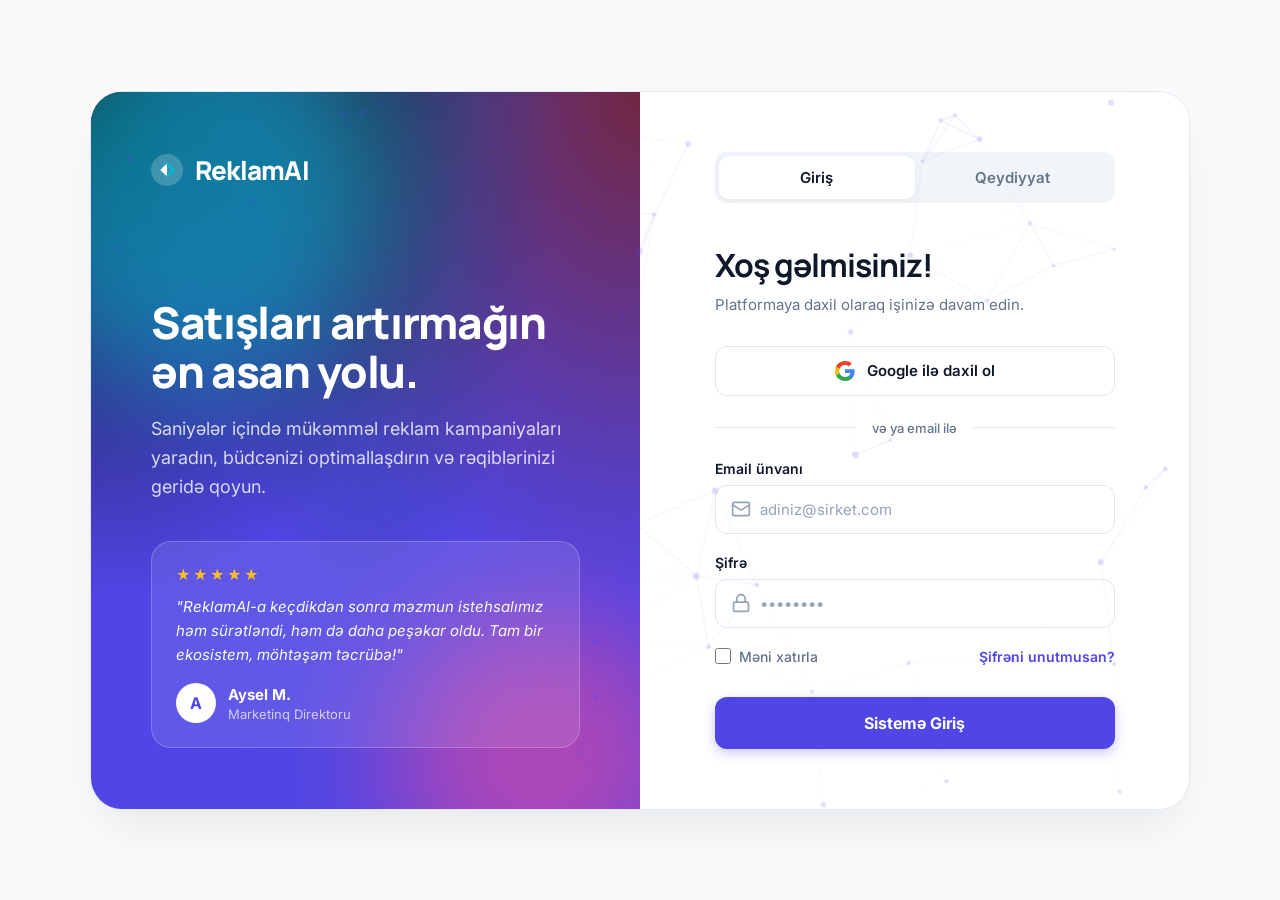
==== auth.html @ 14b478c3 "v1.0" ====
<!DOCTYPE html>
<html lang="az">
<head>
  <meta charset="UTF-8">
  <meta name="viewport" content="width=device-width, initial-scale=1.0">
  <title>ReklamAI - Giriş və Qeydiyyat</title>
  <link rel="stylesheet" href="css/auth.css">
</head>
<body>

  <!-- Flying Wizard Overlay -->
  <div id="flying-wizard-container" style="position:fixed; top:0; left:0; width:100vw; height:100vh; pointer-events:none; z-index:9999;">
    <img src="assets/wizard_broom.png" id="flying-wizard-img" alt="Flying Wizard" style="position:absolute; top: 30%; left: -300px; width: 350px; filter: drop-shadow(0 20px 40px rgba(79, 70, 229, 0.8));">
  </div>

  <div class="auth-wrapper" style="position:relative;">
    <!-- Circuit Canvas over everything inside the box -->
    <canvas id="circuit-canvas" style="position: absolute; top: 0; left: 0; width: 100%; height: 100%; z-index: 5; pointer-events: none; opacity: 0.3;"></canvas>
    <!-- Left Side: Gorgeous Premium Visuals -->
    <div class="auth-visual">
      <!-- Animated Blobs for Mesh Gradient Effect -->
      <div class="shape shape-1"></div>
      <div class="shape shape-2"></div>
      
      <div class="visual-content">
        <a href="index.html" class="nav-brand">
          <svg width="32" height="32" viewBox="0 0 48 48" fill="none">
            <circle cx="24" cy="24" r="24" fill="#ffffff" opacity="0.2"/>
            <path d="M14 24 L24 14 V34 Z" fill="#ffffff" />
            <path d="M24 14 L34 24 L24 34" stroke="#06b6d4" stroke-width="4" stroke-linejoin="round"/>
          </svg>
          <span class="brand-name">ReklamAI</span>
        </a>
        
        <div class="visual-text-wrapper">
          <h1 class="visual-title">Satışları artırmağın ən asan yolu.</h1>
          <p class="visual-desc">Saniyələr içində mükəmməl reklam kampaniyaları yaradın, büdcənizi optimallaşdırın və rəqiblərinizi geridə qoyun.</p>
        </div>
        
        <div class="glass-card">
          <div class="glass-stars">★★★★★</div>
          <p class="glass-quote">"ReklamAI-a keçdikdən sonra məzmun istehsalımız həm sürətləndi, həm də daha peşəkar oldu. Tam bir ekosistem, möhtəşəm təcrübə!"</p>
          <div class="glass-author">
            <div class="author-avatar">A</div>
            <div class="author-info">
              <h4>Aysel M.</h4>
              <p>Marketinq Direktoru</p>
            </div>
          </div>
        </div>
      </div>
    </div>

    <!-- Right Side: Perfectly Styled Forms -->
    <div class="auth-form-container">
      <div class="form-wrapper">
        
        <!-- Premium Segmented Control -->
        <div class="auth-toggle" id="toggle-group">
          <div class="toggle-slider"></div>
          <button class="toggle-btn active" data-target="login">Giriş</button>
          <button class="toggle-btn" data-target="register">Qeydiyyat</button>
        </div>

        <!-- Login Form -->
        <div class="form-box active" id="login-form">
          <h2>Xoş gəlmisiniz!</h2>
          <p>Platformaya daxil olaraq işinizə davam edin.</p>
          
          <button class="social-login">
            <svg width="20" height="20" viewBox="0 0 24 24"><path fill="#EA4335" d="M12.0003 4.75001C13.7291 4.75001 15.281 5.36214 16.5163 6.47164L20.0811 2.9068C17.9622 0.941624 15.1508 0 12.0003 0C7.29176 0 3.21855 2.71261 1.13965 6.64065L5.27509 9.84594C6.2625 6.84073 9.09459 4.75001 12.0003 4.75001Z"/><path fill="#4285F4" d="M23.5186 12.2727C23.5186 11.4273 23.4423 10.6091 23.3005 9.81818H12V14.4545H18.455C18.1768 15.9545 17.3423 17.2418 16.0882 18.0818V21.1636H19.9677C22.2368 19.0727 23.5186 15.9545 23.5186 12.2727Z"/><path fill="#34A853" d="M12.0003 24.0001C15.2405 24.0001 17.9623 22.9255 19.9677 21.1637L16.0882 18.0819C15.0031 18.8073 13.6186 19.2501 12.0003 19.2501C9.09459 19.2501 6.2625 17.1593 5.27509 14.1541L1.13965 17.3594C3.21855 21.2874 7.29176 24.0001 12.0003 24.0001Z"/><path fill="#FBBC05" d="M5.2751 14.1541C5.02419 13.4073 4.88239 12.6182 4.88239 11.8182C4.88239 11.0182 5.02419 10.2291 5.2751 9.48227L1.13966 6.27698C0.419662 7.71152 0 9.32409 0 11.8182C0 14.3123 0.419662 15.9249 1.13966 17.3594L5.2751 14.1541Z"/></svg>
            Google ilə daxil ol
          </button>
          
          <div class="divider">
            <span>və ya email ilə</span>
          </div>

          <form action="index.html">
            <div class="input-group">
              <label>Email ünvanı</label>
              <div class="input-wrapper">
                <svg viewBox="0 0 24 24" fill="none" stroke="currentColor" stroke-width="2" stroke-linecap="round" stroke-linejoin="round"><rect width="20" height="16" x="2" y="4" rx="2"/><path d="m22 7-8.97 5.7a1.94 1.94 0 0 1-2.06 0L2 7"/></svg>
                <input type="email" placeholder="adiniz@sirket.com" required>
              </div>
            </div>
            
            <div class="input-group">
              <label>Şifrə</label>
              <div class="input-wrapper">
                <svg viewBox="0 0 24 24" fill="none" stroke="currentColor" stroke-width="2" stroke-linecap="round" stroke-linejoin="round"><rect width="18" height="11" x="3" y="11" rx="2" ry="2"/><path d="M7 11V7a5 5 0 0 1 10 0v4"/></svg>
                <input type="password" placeholder="••••••••" required>
              </div>
            </div>

            <div class="form-options">
              <label>
                <input type="checkbox" style="width:16px; height:16px; accent-color:var(--primary);"> Məni xatırla
              </label>
              <a href="#">Şifrəni unutmusan?</a>
            </div>
            <button type="submit" class="btn-submit">Sistemə Giriş</button>
          </form>
        </div>

        <!-- Register Form -->
        <div class="form-box" id="register-form">
          <h2>Hesab Yarat</h2>
          <p>Süni intellektin gücünü yoxlamağa başlayın.</p>
          
          <button class="social-login">
            <svg width="20" height="20" viewBox="0 0 24 24"><path fill="#EA4335" d="M12.0003 4.75001C13.7291 4.75001 15.281 5.36214 16.5163 6.47164L20.0811 2.9068C17.9622 0.941624 15.1508 0 12.0003 0C7.29176 0 3.21855 2.71261 1.13965 6.64065L5.27509 9.84594C6.2625 6.84073 9.09459 4.75001 12.0003 4.75001Z"/><path fill="#4285F4" d="M23.5186 12.2727C23.5186 11.4273 23.4423 10.6091 23.3005 9.81818H12V14.4545H18.455C18.1768 15.9545 17.3423 17.2418 16.0882 18.0818V21.1636H19.9677C22.2368 19.0727 23.5186 15.9545 23.5186 12.2727Z"/><path fill="#34A853" d="M12.0003 24.0001C15.2405 24.0001 17.9623 22.9255 19.9677 21.1637L16.0882 18.0819C15.0031 18.8073 13.6186 19.2501 12.0003 19.2501C9.09459 19.2501 6.2625 17.1593 5.27509 14.1541L1.13965 17.3594C3.21855 21.2874 7.29176 24.0001 12.0003 24.0001Z"/><path fill="#FBBC05" d="M5.2751 14.1541C5.02419 13.4073 4.88239 12.6182 4.88239 11.8182C4.88239 11.0182 5.02419 10.2291 5.2751 9.48227L1.13966 6.27698C0.419662 7.71152 0 9.32409 0 11.8182C0 14.3123 0.419662 15.9249 1.13966 17.3594L5.2751 14.1541Z"/></svg>
            Google ilə davam et
          </button>
          
          <div class="divider">
            <span>və ya email ilə</span>
          </div>

          <form action="index.html">
            <div class="input-row">
              <div class="input-group">
                <label>Ad</label>
                <div class="input-wrapper">
                  <svg viewBox="0 0 24 24" fill="none" stroke="currentColor" stroke-width="2" stroke-linecap="round" stroke-linejoin="round"><path d="M19 21v-2a4 4 0 0 0-4-4H9a4 4 0 0 0-4 4v2"/><circle cx="12" cy="7" r="4"/></svg>
                  <input type="text" placeholder="Adınız" required>
                </div>
              </div>
              <div class="input-group">
                <label>Soyad</label>
                <div class="input-wrapper">
                  <svg viewBox="0 0 24 24" fill="none" stroke="currentColor" stroke-width="2" stroke-linecap="round" stroke-linejoin="round"><path d="M19 21v-2a4 4 0 0 0-4-4H9a4 4 0 0 0-4 4v2"/><circle cx="12" cy="7" r="4"/></svg>
                  <input type="text" placeholder="Soyadınız" required>
                </div>
              </div>
            </div>
            
            <div class="input-group">
              <label>Email ünvanı</label>
              <div class="input-wrapper">
                <svg viewBox="0 0 24 24" fill="none" stroke="currentColor" stroke-width="2" stroke-linecap="round" stroke-linejoin="round"><rect width="20" height="16" x="2" y="4" rx="2"/><path d="m22 7-8.97 5.7a1.94 1.94 0 0 1-2.06 0L2 7"/></svg>
                <input type="email" placeholder="adiniz@sirket.com" required>
              </div>
            </div>
            
            <div class="input-group">
              <label>Şifrə</label>
              <div class="input-wrapper">
                <svg viewBox="0 0 24 24" fill="none" stroke="currentColor" stroke-width="2" stroke-linecap="round" stroke-linejoin="round"><rect width="18" height="11" x="3" y="11" rx="2" ry="2"/><path d="M7 11V7a5 5 0 0 1 10 0v4"/></svg>
                <input type="password" placeholder="Ən az 8 simvol" required>
              </div>
            </div>
            
            <button type="submit" class="btn-submit" style="margin-top:12px;">Qeydiyyatdan Keç</button>
          </form>
        </div>

      </div>
    </div>
  </div>

  <!-- Scripts -->
  <script src="https://cdnjs.cloudflare.com/ajax/libs/gsap/3.12.2/gsap.min.js"></script>
  <script src="js/circuit.js"></script>
  <script>
    // Simple toggle logic for the auth forms
    const toggleBtns = document.querySelectorAll('.toggle-btn');
    const loginForm = document.getElementById('login-form');
    const registerForm = document.getElementById('register-form');
    const authWrapper = document.querySelector('.auth-wrapper');

    const urlParams = new URLSearchParams(window.location.search);
    if (urlParams.get('mode') === 'register') {
      toggleBtns[0].classList.remove('active');
      toggleBtns[1].classList.add('active');
      loginForm.classList.remove('active');
      registerForm.classList.add('active');
      authWrapper.setAttribute('data-mode', 'register');
    } else {
      authWrapper.setAttribute('data-mode', 'login');
    }

    toggleBtns.forEach(btn => {
      btn.addEventListener('click', () => {
        toggleBtns.forEach(b => b.classList.remove('active'));
        btn.classList.add('active');
        if(btn.dataset.target === 'register') {
          loginForm.classList.remove('active');
          registerForm.classList.add('active');
          authWrapper.setAttribute('data-mode', 'register');
        } else {
          registerForm.classList.remove('active');
          loginForm.classList.add('active');
          authWrapper.setAttribute('data-mode', 'login');
        }
      });
    });

    // Flying Wizard Animation on Load
    window.addEventListener('load', () => {
      const wizardImg = document.getElementById('flying-wizard-img');
      if(wizardImg) {
        function flyWizard() {
          // Always fly forward (right to left, since image faces left)
          const startX = window.innerWidth + 400;
          const endX = -400;
          
          // Reasonable fixed Y position (around middle of screen)
          const startY = (window.innerHeight / 2) - 150 + (Math.random() * 100);
          const endY = startY - 50 + (Math.random() * 100);
          
          gsap.set(wizardImg, { scaleX: 1 });

          gsap.fromTo(wizardImg, 
            { x: startX, y: startY, rotation: 5 }, 
            { 
              x: endX, 
              y: endY, 
              rotation: -5,
              duration: 6 + Math.random() * 2, 
              ease: "none", 
              delay: 2 + Math.random() * 2,
              onComplete: flyWizard
            }
          );
        }
        flyWizard();
      }
    });
  </script>
</body>
</html>
---- css/auth.css ----
@import url('https://fonts.googleapis.com/css2?family=Inter:wght@400;500;600;700&family=Manrope:wght@400;500;600;700;800&display=swap');

:root {
  --primary: #4f46e5;
  --primary-hover: #4338ca;
  --secondary: #06b6d4;
  --bg-color: #f8fafc;
  --text-main: #0f172a;
  --text-muted: #64748b;
  --border: #e2e8f0;
  --input-bg: #f1f5f9;
}

* { box-sizing: border-box; margin: 0; padding: 0; }

body {
  font-family: 'Inter', sans-serif;
  background-color: var(--bg-color);
  color: var(--text-main);
  min-height: 100vh;
  display: flex;
  align-items: center;
  justify-content: center;
  padding: 24px;
}

h1, h2, h3, .brand-name {
  font-family: 'Manrope', sans-serif;
  letter-spacing: -0.03em;
}

a { text-decoration: none; color: inherit; transition: color 0.3s; }

/* The Main Wrapper */
.auth-wrapper {
  width: 100%;
  max-width: 1100px;
  min-height: 700px;
  background: #ffffff;
  border-radius: 32px;
  display: grid;
  grid-template-columns: 1fr 1fr;
  overflow: hidden;
  box-shadow: 0 25px 50px -12px rgba(0, 0, 0, 0.08);
  border: 1px solid var(--border);
}

/* Left Side: Gorgeous CSS Mesh Gradient & Glassmorphism */
.auth-visual {
  position: relative;
  background-color: #4f46e5;
  background-image: 
    radial-gradient(at 0% 0%, hsla(253,16%,7%,1) 0, transparent 50%), 
    radial-gradient(at 50% 0%, hsla(225,39%,30%,1) 0, transparent 50%), 
    radial-gradient(at 100% 0%, hsla(339,49%,30%,1) 0, transparent 50%);
  padding: 60px;
  display: flex;
  flex-direction: column;
  justify-content: space-between;
  color: #ffffff;
  overflow: hidden;
}

/* Animated background shapes */
.shape {
  position: absolute;
  border-radius: 50%;
  filter: blur(60px);
  z-index: 1;
  opacity: 0.6;
}
.shape-1 { top: -100px; left: -100px; width: 400px; height: 400px; background: #06b6d4; animation: float 10s infinite alternate; }
.shape-2 { bottom: -100px; right: -50px; width: 300px; height: 300px; background: #ec4899; animation: float 8s infinite alternate-reverse; }

@keyframes float { 0% { transform: translate(0, 0) scale(1); } 100% { transform: translate(50px, 50px) scale(1.1); } }

.visual-content {
  position: relative;
  z-index: 10;
  display: flex;
  flex-direction: column;
  height: 100%;
}

.nav-brand {
  display: flex;
  align-items: center;
  gap: 12px;
  font-size: 26px;
  font-weight: 800;
  color: #ffffff;
  margin-bottom: auto;
}

.visual-text-wrapper {
  margin-top: auto;
  margin-bottom: 40px;
}

.visual-title {
  font-size: 44px;
  line-height: 1.1;
  font-weight: 800;
  margin-bottom: 20px;
  color: #ffffff;
}

.visual-desc {
  font-size: 18px;
  color: rgba(255, 255, 255, 0.8);
  line-height: 1.6;
}

/* Glassmorphism Quote Card */
.glass-card {
  background: rgba(255, 255, 255, 0.1);
  backdrop-filter: blur(20px);
  -webkit-backdrop-filter: blur(20px);
  border: 1px solid rgba(255, 255, 255, 0.2);
  border-radius: 20px;
  padding: 24px;
  position: relative;
  z-index: 10;
}
.glass-stars { color: #fbbf24; font-size: 14px; margin-bottom: 12px; letter-spacing: 2px; }
.glass-quote { font-size: 15px; line-height: 1.6; color: #f8fafc; font-style: italic; margin-bottom: 16px; }
.glass-author { display: flex; align-items: center; gap: 12px; }
.author-avatar { width: 40px; height: 40px; border-radius: 50%; background: #fff; display: flex; align-items: center; justify-content: center; font-weight: 700; color: var(--primary); }
.author-info h4 { font-size: 15px; color: #fff; margin-bottom: 2px; }
.author-info p { font-size: 13px; color: rgba(255,255,255,0.7); }

/* Right Side: Form Panel */
.auth-form-container {
  padding: 60px;
  display: flex;
  flex-direction: column;
  justify-content: center;
  background: #ffffff;
  position: relative;
}

.form-wrapper {
  max-width: 400px;
  margin: 0 auto;
  width: 100%;
}

/* Premium Segmented Control */
.auth-toggle {
  display: flex;
  background: var(--input-bg);
  border-radius: 12px;
  padding: 4px;
  margin-bottom: 40px;
  position: relative;
}

.toggle-btn {
  flex: 1;
  text-align: center;
  padding: 12px 0;
  font-size: 15px;
  font-weight: 600;
  color: var(--text-muted);
  cursor: pointer;
  z-index: 2;
  transition: color 0.3s;
  border: none;
  background: transparent;
  outline: none;
  font-family: 'Inter', sans-serif;
}

.toggle-btn.active {
  color: var(--text-main);
}

.toggle-slider {
  position: absolute;
  top: 4px;
  left: 4px;
  width: calc(50% - 4px);
  height: calc(100% - 8px);
  background: #fff;
  border-radius: 10px;
  box-shadow: 0 2px 8px rgba(0,0,0,0.05);
  transition: transform 0.4s cubic-bezier(0.25, 0.8, 0.25, 1);
  z-index: 1;
}

.auth-wrapper[data-mode="register"] .toggle-slider {
  transform: translateX(100%);
}

/* Forms */
.form-box { display: none; animation: fadeIn 0.4s ease forwards; }
.form-box.active { display: block; }

@keyframes fadeIn {
  from { opacity: 0; transform: translateY(10px); }
  to { opacity: 1; transform: translateY(0); }
}

.form-box h2 { font-size: 32px; margin-bottom: 8px; color: var(--text-main); }
.form-box > p { color: var(--text-muted); margin-bottom: 32px; font-size: 15px; }

/* Social Button */
.social-login {
  display: flex;
  align-items: center;
  justify-content: center;
  gap: 12px;
  width: 100%;
  padding: 14px;
  border: 1px solid var(--border);
  border-radius: 12px;
  background: #fff;
  color: var(--text-main);
  font-weight: 600;
  font-size: 15px;
  cursor: pointer;
  transition: all 0.2s;
  margin-bottom: 24px;
  font-family: 'Inter', sans-serif;
}
.social-login:hover { background: var(--input-bg); border-color: #cbd5e1; }

.divider {
  display: flex;
  align-items: center;
  text-align: center;
  color: var(--border);
  margin-bottom: 24px;
}
.divider::before, .divider::after { content: ''; flex: 1; border-bottom: 1px solid var(--border); }
.divider span { padding: 0 16px; font-size: 13px; color: var(--text-muted); font-weight: 500; }

/* Inputs */
.input-row {
  display: flex;
  gap: 16px;
}

.input-group { 
  margin-bottom: 20px; 
  flex: 1;
}
.input-group label { 
  display: block; 
  font-size: 14px; 
  font-weight: 600; 
  color: var(--text-main); 
  margin-bottom: 8px; 
}
.input-wrapper {
  position: relative;
  display: flex;
  align-items: center;
}
.input-wrapper svg {
  position: absolute;
  left: 16px;
  color: #94a3b8;
  width: 20px;
  height: 20px;
  pointer-events: none;
}
.input-group input {
  width: 100%;
  padding: 14px 16px 14px 44px;
  background: #ffffff;
  border: 1px solid var(--border);
  border-radius: 12px;
  color: var(--text-main);
  font-size: 15px;
  outline: none;
  transition: all 0.3s;
  font-family: 'Inter', sans-serif;
}
.input-group input::placeholder { color: #94a3b8; }
.input-group input:focus { 
  border-color: var(--primary); 
  box-shadow: 0 0 0 4px rgba(79, 70, 229, 0.1); 
}
.input-wrapper:focus-within svg { color: var(--primary); }

.form-options {
  display: flex;
  justify-content: space-between;
  align-items: center;
  font-size: 14px;
  margin-bottom: 32px;
}
.form-options label { display: flex; align-items: center; gap: 8px; color: var(--text-muted); cursor: pointer; font-weight: 500;}
.form-options a { color: var(--primary); font-weight: 600; }
.form-options a:hover { text-decoration: underline; }

.btn-submit {
  width: 100%;
  padding: 16px;
  background: var(--primary);
  color: #fff;
  border: none;
  border-radius: 12px;
  font-size: 16px;
  font-weight: 700;
  cursor: pointer;
  transition: all 0.2s;
  box-shadow: 0 4px 12px rgba(79, 70, 229, 0.3);
  font-family: 'Inter', sans-serif;
}
.btn-submit:hover { 
  background: var(--primary-hover);
  transform: translateY(-2px); 
  box-shadow: 0 8px 16px rgba(79, 70, 229, 0.4); 
}

/* Responsive */
@media (max-width: 900px) {
  .auth-wrapper { grid-template-columns: 1fr; }
  .auth-visual { display: none; }
  .auth-form-container { padding: 40px 20px; }
}
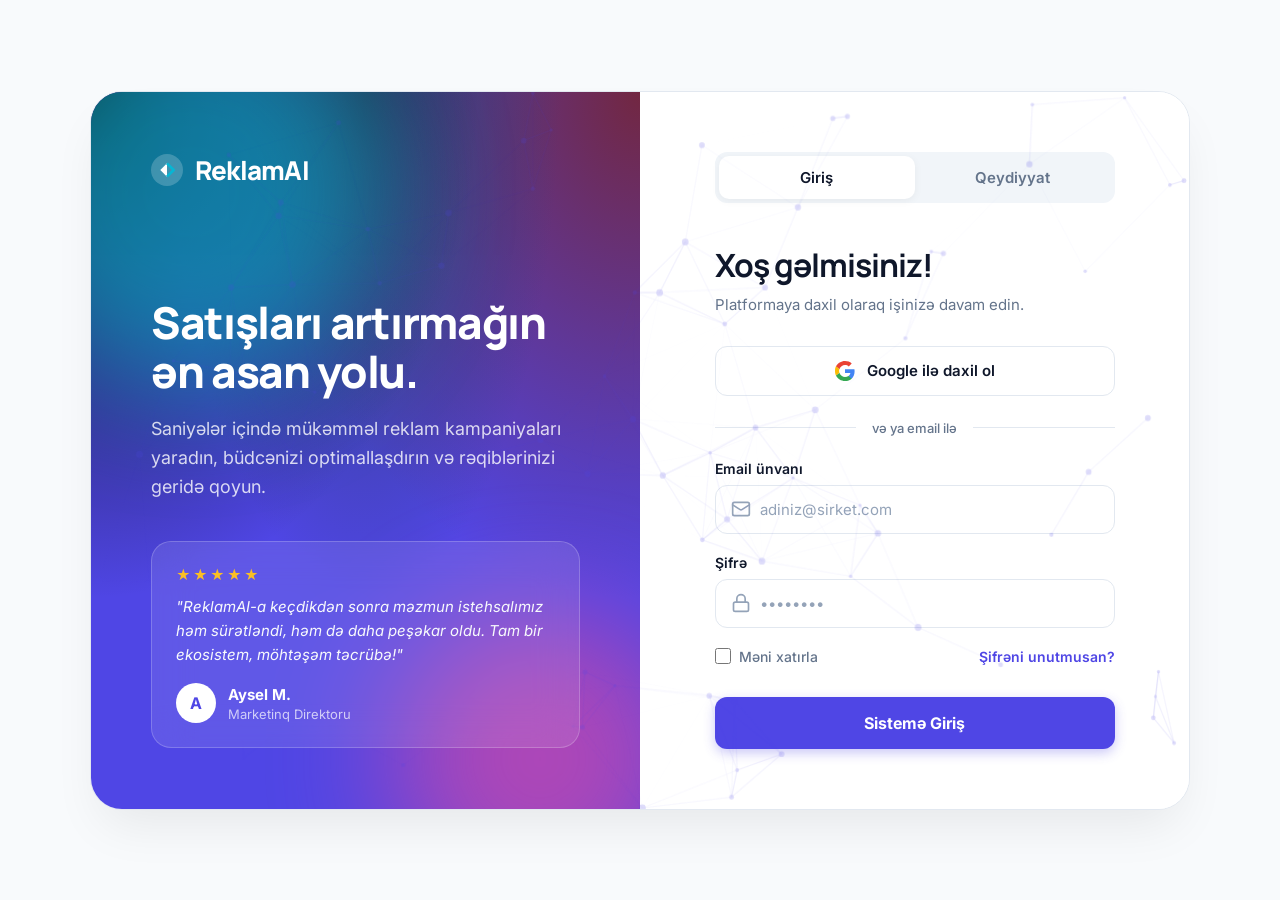
==== commit 0f8f9176: "Ultra premium UI/UX redesign and checkout animations" ====
--- a/auth.html
+++ b/auth.html
@@ -33,18 +33,18 @@
         </a>
         
         <div class="visual-text-wrapper">
-          <h1 class="visual-title">Satışları artırmağın ən asan yolu.</h1>
-          <p class="visual-desc">Saniyələr içində mükəmməl reklam kampaniyaları yaradın, büdcənizi optimallaşdırın və rəqiblərinizi geridə qoyun.</p>
+          <h1 class="visual-title" data-i18n="authVisualTitle">Satışları artırmağın ən asan yolu.</h1>
+          <p class="visual-desc" data-i18n="authVisualDesc">Saniyələr içində mükəmməl reklam kampaniyaları yaradın, büdcənizi optimallaşdırın və rəqiblərinizi geridə qoyun.</p>
         </div>
         
         <div class="glass-card">
           <div class="glass-stars">★★★★★</div>
-          <p class="glass-quote">"ReklamAI-a keçdikdən sonra məzmun istehsalımız həm sürətləndi, həm də daha peşəkar oldu. Tam bir ekosistem, möhtəşəm təcrübə!"</p>
+          <p class="glass-quote" data-i18n="authQuote">"ReklamAI-a keçdikdən sonra məzmun istehsalımız həm sürətləndi, həm də daha peşəkar oldu. Tam bir ekosistem, möhtəşəm təcrübə!"</p>
           <div class="glass-author">
             <div class="author-avatar">A</div>
             <div class="author-info">
-              <h4>Aysel M.</h4>
-              <p>Marketinq Direktoru</p>
+              <h4 data-i18n="authAuthorName">Aysel M.</h4>
+              <p data-i18n="authAuthorRole">Marketinq Direktoru</p>
             </div>
           </div>
         </div>
@@ -58,27 +58,27 @@
         <!-- Premium Segmented Control -->
         <div class="auth-toggle" id="toggle-group">
           <div class="toggle-slider"></div>
-          <button class="toggle-btn active" data-target="login">Giriş</button>
-          <button class="toggle-btn" data-target="register">Qeydiyyat</button>
+          <button class="toggle-btn active" data-target="login" data-i18n="authBtnLogin">Giriş</button>
+          <button class="toggle-btn" data-target="register" data-i18n="authBtnReg">Qeydiyyat</button>
         </div>
 
         <!-- Login Form -->
         <div class="form-box active" id="login-form">
-          <h2>Xoş gəlmisiniz!</h2>
-          <p>Platformaya daxil olaraq işinizə davam edin.</p>
+          <h2 data-i18n="authLoginTitle">Xoş gəlmisiniz!</h2>
+          <p data-i18n="authLoginDesc">Platformaya daxil olaraq işinizə davam edin.</p>
           
           <button class="social-login">
             <svg width="20" height="20" viewBox="0 0 24 24"><path fill="#EA4335" d="M12.0003 4.75001C13.7291 4.75001 15.281 5.36214 16.5163 6.47164L20.0811 2.9068C17.9622 0.941624 15.1508 0 12.0003 0C7.29176 0 3.21855 2.71261 1.13965 6.64065L5.27509 9.84594C6.2625 6.84073 9.09459 4.75001 12.0003 4.75001Z"/><path fill="#4285F4" d="M23.5186 12.2727C23.5186 11.4273 23.4423 10.6091 23.3005 9.81818H12V14.4545H18.455C18.1768 15.9545 17.3423 17.2418 16.0882 18.0818V21.1636H19.9677C22.2368 19.0727 23.5186 15.9545 23.5186 12.2727Z"/><path fill="#34A853" d="M12.0003 24.0001C15.2405 24.0001 17.9623 22.9255 19.9677 21.1637L16.0882 18.0819C15.0031 18.8073 13.6186 19.2501 12.0003 19.2501C9.09459 19.2501 6.2625 17.1593 5.27509 14.1541L1.13965 17.3594C3.21855 21.2874 7.29176 24.0001 12.0003 24.0001Z"/><path fill="#FBBC05" d="M5.2751 14.1541C5.02419 13.4073 4.88239 12.6182 4.88239 11.8182C4.88239 11.0182 5.02419 10.2291 5.2751 9.48227L1.13966 6.27698C0.419662 7.71152 0 9.32409 0 11.8182C0 14.3123 0.419662 15.9249 1.13966 17.3594L5.2751 14.1541Z"/></svg>
-            Google ilə daxil ol
+            <span data-i18n="authGoogle">Google ilə daxil ol</span>
           </button>
           
           <div class="divider">
-            <span>və ya email ilə</span>
+            <span data-i18n="authOr">və ya email ilə</span>
           </div>
 
           <form action="index.html">
             <div class="input-group">
-              <label>Email ünvanı</label>
+              <label data-i18n="authEmail">Email ünvanı</label>
               <div class="input-wrapper">
                 <svg viewBox="0 0 24 24" fill="none" stroke="currentColor" stroke-width="2" stroke-linecap="round" stroke-linejoin="round"><rect width="20" height="16" x="2" y="4" rx="2"/><path d="m22 7-8.97 5.7a1.94 1.94 0 0 1-2.06 0L2 7"/></svg>
                 <input type="email" placeholder="adiniz@sirket.com" required>
@@ -86,7 +86,7 @@
             </div>
             
             <div class="input-group">
-              <label>Şifrə</label>
+              <label data-i18n="authPass">Şifrə</label>
               <div class="input-wrapper">
                 <svg viewBox="0 0 24 24" fill="none" stroke="currentColor" stroke-width="2" stroke-linecap="round" stroke-linejoin="round"><rect width="18" height="11" x="3" y="11" rx="2" ry="2"/><path d="M7 11V7a5 5 0 0 1 10 0v4"/></svg>
                 <input type="password" placeholder="••••••••" required>
@@ -95,39 +95,39 @@
 
             <div class="form-options">
               <label>
-                <input type="checkbox" style="width:16px; height:16px; accent-color:var(--primary);"> Məni xatırla
+                <input type="checkbox" style="width:16px; height:16px; accent-color:var(--primary);"> <span data-i18n="authRemember">Məni xatırla</span>
               </label>
-              <a href="#">Şifrəni unutmusan?</a>
-            </div>
-            <button type="submit" class="btn-submit">Sistemə Giriş</button>
+              <a href="#" data-i18n="authForgot">Şifrəni unutmusan?</a>
+            </div>
+            <button type="submit" class="btn-submit" data-i18n="authSubmitLogin">Sistemə Giriş</button>
           </form>
         </div>
 
         <!-- Register Form -->
         <div class="form-box" id="register-form">
-          <h2>Hesab Yarat</h2>
-          <p>Süni intellektin gücünü yoxlamağa başlayın.</p>
+          <h2 data-i18n="authRegTitle">Hesab Yarat</h2>
+          <p data-i18n="authRegDesc">Süni intellektin gücünü yoxlamağa başlayın.</p>
           
           <button class="social-login">
             <svg width="20" height="20" viewBox="0 0 24 24"><path fill="#EA4335" d="M12.0003 4.75001C13.7291 4.75001 15.281 5.36214 16.5163 6.47164L20.0811 2.9068C17.9622 0.941624 15.1508 0 12.0003 0C7.29176 0 3.21855 2.71261 1.13965 6.64065L5.27509 9.84594C6.2625 6.84073 9.09459 4.75001 12.0003 4.75001Z"/><path fill="#4285F4" d="M23.5186 12.2727C23.5186 11.4273 23.4423 10.6091 23.3005 9.81818H12V14.4545H18.455C18.1768 15.9545 17.3423 17.2418 16.0882 18.0818V21.1636H19.9677C22.2368 19.0727 23.5186 15.9545 23.5186 12.2727Z"/><path fill="#34A853" d="M12.0003 24.0001C15.2405 24.0001 17.9623 22.9255 19.9677 21.1637L16.0882 18.0819C15.0031 18.8073 13.6186 19.2501 12.0003 19.2501C9.09459 19.2501 6.2625 17.1593 5.27509 14.1541L1.13965 17.3594C3.21855 21.2874 7.29176 24.0001 12.0003 24.0001Z"/><path fill="#FBBC05" d="M5.2751 14.1541C5.02419 13.4073 4.88239 12.6182 4.88239 11.8182C4.88239 11.0182 5.02419 10.2291 5.2751 9.48227L1.13966 6.27698C0.419662 7.71152 0 9.32409 0 11.8182C0 14.3123 0.419662 15.9249 1.13966 17.3594L5.2751 14.1541Z"/></svg>
-            Google ilə davam et
+            <span data-i18n="authGoogleReg">Google ilə davam et</span>
           </button>
           
           <div class="divider">
-            <span>və ya email ilə</span>
+            <span data-i18n="authOr">və ya email ilə</span>
           </div>
 
           <form action="index.html">
             <div class="input-row">
               <div class="input-group">
-                <label>Ad</label>
+                <label data-i18n="authName">Ad</label>
                 <div class="input-wrapper">
                   <svg viewBox="0 0 24 24" fill="none" stroke="currentColor" stroke-width="2" stroke-linecap="round" stroke-linejoin="round"><path d="M19 21v-2a4 4 0 0 0-4-4H9a4 4 0 0 0-4 4v2"/><circle cx="12" cy="7" r="4"/></svg>
                   <input type="text" placeholder="Adınız" required>
                 </div>
               </div>
               <div class="input-group">
-                <label>Soyad</label>
+                <label data-i18n="authSurname">Soyad</label>
                 <div class="input-wrapper">
                   <svg viewBox="0 0 24 24" fill="none" stroke="currentColor" stroke-width="2" stroke-linecap="round" stroke-linejoin="round"><path d="M19 21v-2a4 4 0 0 0-4-4H9a4 4 0 0 0-4 4v2"/><circle cx="12" cy="7" r="4"/></svg>
                   <input type="text" placeholder="Soyadınız" required>
@@ -136,7 +136,7 @@
             </div>
             
             <div class="input-group">
-              <label>Email ünvanı</label>
+              <label data-i18n="authEmail">Email ünvanı</label>
               <div class="input-wrapper">
                 <svg viewBox="0 0 24 24" fill="none" stroke="currentColor" stroke-width="2" stroke-linecap="round" stroke-linejoin="round"><rect width="20" height="16" x="2" y="4" rx="2"/><path d="m22 7-8.97 5.7a1.94 1.94 0 0 1-2.06 0L2 7"/></svg>
                 <input type="email" placeholder="adiniz@sirket.com" required>
@@ -144,14 +144,14 @@
             </div>
             
             <div class="input-group">
-              <label>Şifrə</label>
+              <label data-i18n="authPass">Şifrə</label>
               <div class="input-wrapper">
                 <svg viewBox="0 0 24 24" fill="none" stroke="currentColor" stroke-width="2" stroke-linecap="round" stroke-linejoin="round"><rect width="18" height="11" x="3" y="11" rx="2" ry="2"/><path d="M7 11V7a5 5 0 0 1 10 0v4"/></svg>
-                <input type="password" placeholder="Ən az 8 simvol" required>
-              </div>
-            </div>
-            
-            <button type="submit" class="btn-submit" style="margin-top:12px;">Qeydiyyatdan Keç</button>
+                <input type="password" placeholder="Ən az 8 simvol" data-i18n="authPassPlaceholder" required>
+              </div>
+            </div>
+            
+            <button type="submit" class="btn-submit" style="margin-top:12px;" data-i18n="authSubmitReg">Qeydiyyatdan Keç</button>
           </form>
         </div>
 
@@ -161,6 +161,7 @@
 
   <!-- Scripts -->
   <script src="https://cdnjs.cloudflare.com/ajax/libs/gsap/3.12.2/gsap.min.js"></script>
+  <script src="js/translations.js"></script>
   <script src="js/circuit.js"></script>
   <script>
     // Simple toggle logic for the auth forms
@@ -227,6 +228,22 @@
         flyWizard();
       }
     });
+
+    // Handle Translations
+    const lang = localStorage.getItem('lang') || 'az';
+    if(translations && translations[lang]) {
+      document.querySelectorAll('[data-i18n]').forEach(el => {
+        const key = el.getAttribute('data-i18n');
+        if (translations[lang][key]) {
+          if (el.tagName === 'INPUT' || el.tagName === 'TEXTAREA') {
+            el.setAttribute('placeholder', translations[lang][key]);
+          } else {
+            el.innerHTML = translations[lang][key];
+          }
+        }
+      });
+      document.documentElement.lang = lang;
+    }
   </script>
 </body>
 </html>
